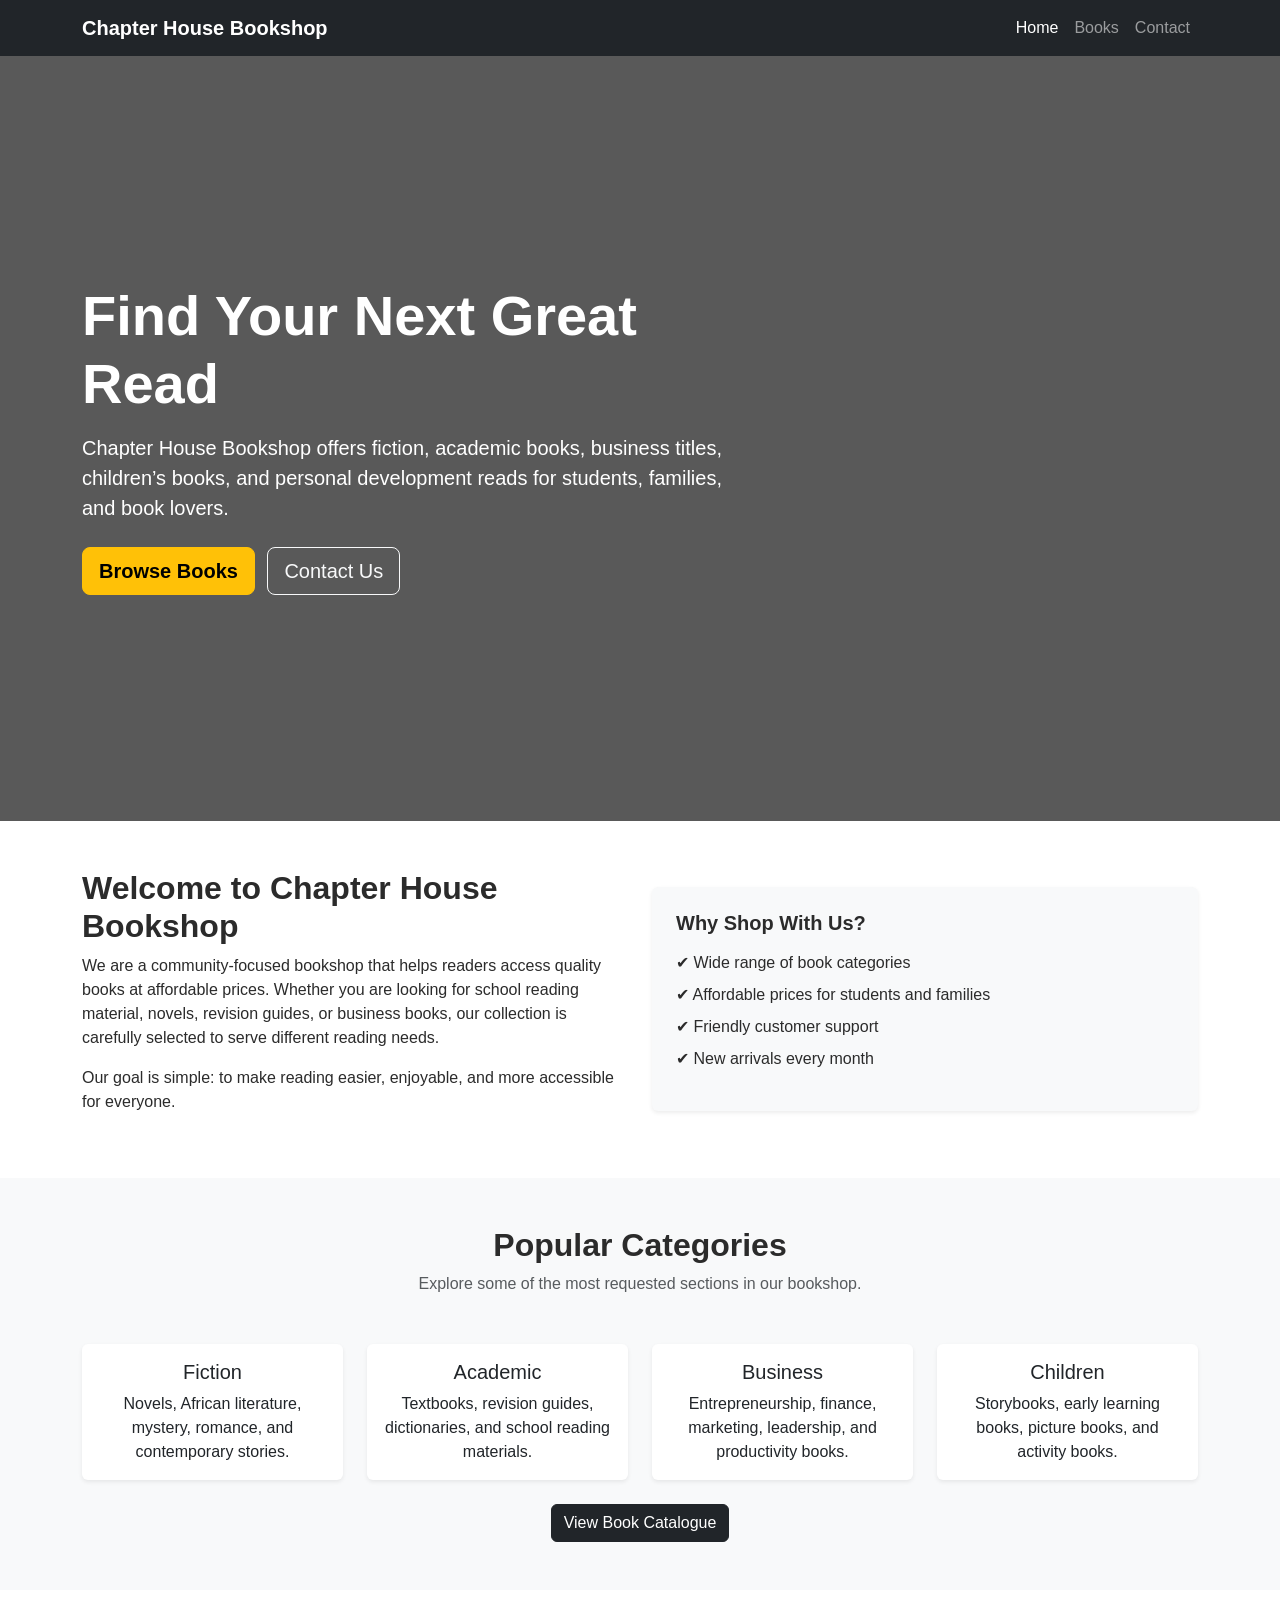
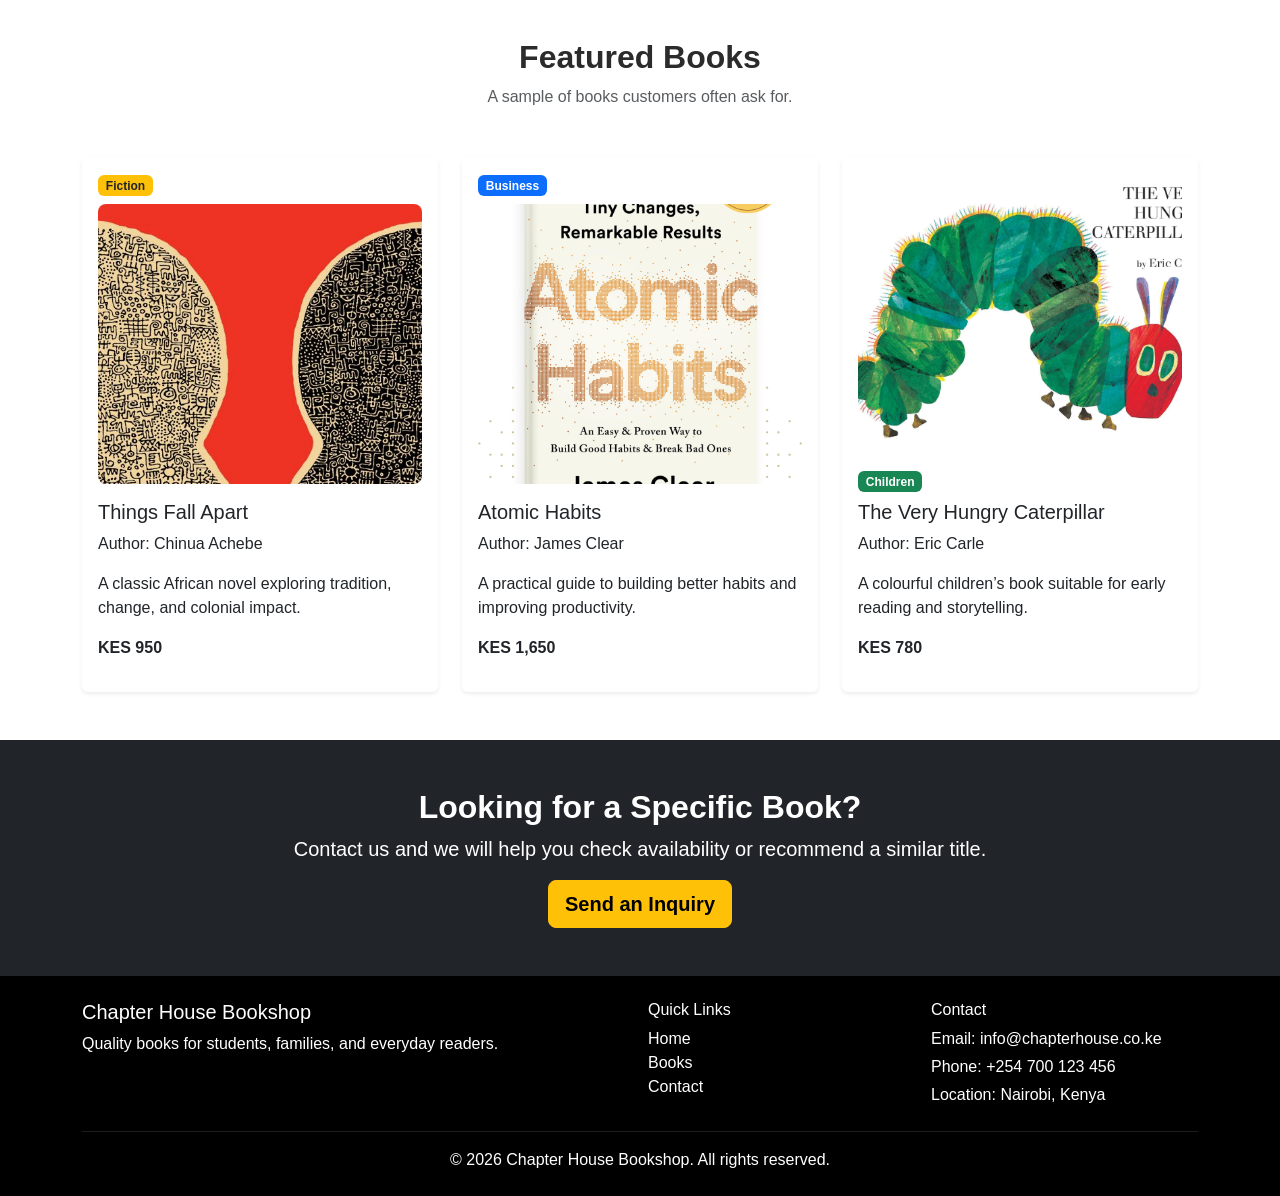
==== index.html @ b058eb1b "added featured books section with book details and images" ====
<!DOCTYPE html>
<html lang="en">
<head>
  <meta charset="UTF-8" />
  <meta name="viewport" content="width=device-width, initial-scale=1.0" />

  <title>Chapter House Bookshop | Home</title>

  <link
    href="https://cdn.jsdelivr.net/npm/bootstrap@5.3.3/dist/css/bootstrap.min.css"
    rel="stylesheet"
  />

  <link rel="stylesheet" href="css/styles.css" />
</head>

<body>
  <!-- Navigation Bar -->
  <nav class="navbar navbar-expand-lg navbar-dark bg-dark sticky-top">
    <div class="container">
      <a class="navbar-brand fw-bold" href="index.html">Chapter House Bookshop</a>

      <button
        class="navbar-toggler"
        type="button"
        data-bs-toggle="collapse"
        data-bs-target="#mainNavbar"
        aria-controls="mainNavbar"
        aria-expanded="false"
        aria-label="Toggle navigation"
      >
        <span class="navbar-toggler-icon"></span>
      </button>

      <div class="collapse navbar-collapse" id="mainNavbar">
        <ul class="navbar-nav ms-auto">
          <li class="nav-item">
            <a class="nav-link active" href="index.html">Home</a>
          </li>

          <li class="nav-item">
            <a class="nav-link" href="books.html">Books</a>
          </li>

          <li class="nav-item">
            <a class="nav-link" href="contact.html">Contact</a>
          </li>

          <!-- Add these later when you create more pages -->
          <!--
          <li class="nav-item">
            <a class="nav-link" href="about.html">About</a>
          </li>

          <li class="nav-item">
            <a class="nav-link" href="categories.html">Categories</a>
          </li>

          <li class="nav-item">
            <a class="nav-link" href="offers.html">Offers</a>
          </li>

          <li class="nav-item">
            <a class="nav-link" href="faq.html">FAQ</a>
          </li>
          -->
        </ul>
      </div>
    </div>
  </nav>

  <!-- Hero Section -->
  <header class="hero-section text-white d-flex align-items-center">
    <div class="container">
      <div class="row">
        <div class="col-lg-7">
          <h1 class="display-4 fw-bold">Find Your Next Great Read</h1>

          <p class="lead mt-3">
            Chapter House Bookshop offers fiction, academic books, business titles,
            children’s books, and personal development reads for students, families,
            and book lovers.
          </p>

          <div class="mt-4">
            <a href="books.html" class="btn btn-warning btn-lg me-2">
              Browse Books
            </a>

            <a href="contact.html" class="btn btn-outline-light btn-lg">
              Contact Us
            </a>
          </div>
        </div>
      </div>
    </div>
  </header>

  <!-- Welcome Section -->
  <section class="py-5">
    <div class="container">
      <div class="row align-items-center g-4">
        <div class="col-md-6">
          <h2 class="fw-bold">Welcome to Chapter House Bookshop</h2>

          <p>
            We are a community-focused bookshop that helps readers access quality
            books at affordable prices. Whether you are looking for school reading
            material, novels, revision guides, or business books, our collection is
            carefully selected to serve different reading needs.
          </p>

          <p>
            Our goal is simple: to make reading easier, enjoyable, and more accessible
            for everyone.
          </p>
        </div>

        <div class="col-md-6">
          <div class="p-4 bg-light rounded shadow-sm">
            <h3 class="h5 fw-bold">Why Shop With Us?</h3>

            <ul class="list-unstyled mt-3">
              <li class="mb-2">✔ Wide range of book categories</li>
              <li class="mb-2">✔ Affordable prices for students and families</li>
              <li class="mb-2">✔ Friendly customer support</li>
              <li class="mb-2">✔ New arrivals every month</li>
            </ul>
          </div>
        </div>
      </div>
    </div>
  </section>

  <!-- Featured Categories -->
  <section class="py-5 bg-light">
    <div class="container">
      <div class="text-center mb-5">
        <h2 class="fw-bold">Popular Categories</h2>
        <p class="text-muted">
          Explore some of the most requested sections in our bookshop.
        </p>
      </div>

      <div class="row g-4">
        <div class="col-md-3 col-sm-6">
          <div class="card h-100 text-center shadow-sm">
            <div class="card-body">
              <h3 class="h5 card-title">Fiction</h3>
              <p class="card-text">
                Novels, African literature, mystery, romance, and contemporary stories.
              </p>
            </div>
          </div>
        </div>

        <div class="col-md-3 col-sm-6">
          <div class="card h-100 text-center shadow-sm">
            <div class="card-body">
              <h3 class="h5 card-title">Academic</h3>
              <p class="card-text">
                Textbooks, revision guides, dictionaries, and school reading materials.
              </p>
            </div>
          </div>
        </div>

        <div class="col-md-3 col-sm-6">
          <div class="card h-100 text-center shadow-sm">
            <div class="card-body">
              <h3 class="h5 card-title">Business</h3>
              <p class="card-text">
                Entrepreneurship, finance, marketing, leadership, and productivity books.
              </p>
            </div>
          </div>
        </div>

        <div class="col-md-3 col-sm-6">
          <div class="card h-100 text-center shadow-sm">
            <div class="card-body">
              <h3 class="h5 card-title">Children</h3>
              <p class="card-text">
                Storybooks, early learning books, picture books, and activity books.
              </p>
            </div>
          </div>
        </div>
      </div>

      <div class="text-center mt-4">
        <a href="books.html" class="btn btn-dark">View Book Catalogue</a>
      </div>
    </div>
  </section>

  <!-- Featured Books -->
   <!-- Featured Books -->
  <section class="py-5">
    <div class="container">
      <div class="text-center mb-5">
        <h2 class="fw-bold">Featured Books</h2>
        <p class="text-muted">
          A sample of books customers often ask for.
        </p>
      </div>

      <div class="row g-4">
        <div class="col-md-4">
          <div class="card h-100 shadow-sm">
            <div class="card-body">
              <span class="badge bg-warning text-dark mb-2">Fiction</span>
              <img src="images/Things Fall Apart.png" alt="Things Fall Apart" class="book-img" />
              <h3 class="h5 card-title">Things Fall Apart</h3>
              <p class="card-text">
                Author: Chinua Achebe
              </p>
              <p class="card-text">
                A classic African novel exploring tradition, change, and colonial impact.
              </p>
              <p class="fw-bold">KES 950</p>
            </div>
          </div>
        </div>

        <div class="col-md-4">
          <div class="card h-100 shadow-sm">
            <div class="card-body">
              <span class="badge bg-primary mb-2">Business</span>
              <img src="images/Atomic Habits.png" alt="Atomic Habits" class="book-img" />
              <h3 class="h5 card-title">Atomic Habits</h3>
              <p class="card-text">
                Author: James Clear
              </p>
              <p class="card-text">
                A practical guide to building better habits and improving productivity.
              </p>
              <p class="fw-bold">KES 1,650</p>
            </div>
          </div>
        </div>

        <div class="col-md-4">
          <div class="card h-100 shadow-sm">
            <div class="card-body">
              <img src="images/The Very Hungry Caterpillar.png" alt="The Very Hungry Caterpillar" class="book-img" />
              <span class="badge bg-success mb-2">Children</span>
              <h3 class="h5 card-title">The Very Hungry Caterpillar</h3>
              <p class="card-text">
                Author: Eric Carle
              </p>
              <p class="card-text">
                A colourful children’s book suitable for early reading and storytelling.
              </p>
              <p class="fw-bold">KES 780</p>
            </div>
          </div>
        </div>
      </div>
    </div>
  </section>

  <!-- Call To Action -->
  <section class="py-5 bg-dark text-white text-center">
    <div class="container">
      <h2 class="fw-bold">Looking for a Specific Book?</h2>

      <p class="lead">
        Contact us and we will help you check availability or recommend a similar title.
      </p>

      <a href="contact.html" class="btn btn-warning btn-lg">
        Send an Inquiry
      </a>
    </div>
  </section>

  <!-- Footer -->
  <footer class="bg-black text-white py-4">
    <div class="container">
      <div class="row g-3">
        <div class="col-md-6">
          <h3 class="h5">Chapter House Bookshop</h3>
          <p class="mb-0">
            Quality books for students, families, and everyday readers.
          </p>
        </div>

        <div class="col-md-3">
          <h4 class="h6">Quick Links</h4>
          <ul class="list-unstyled">
            <li><a href="index.html" class="text-white text-decoration-none">Home</a></li>
            <li><a href="books.html" class="text-white text-decoration-none">Books</a></li>
            <li><a href="contact.html" class="text-white text-decoration-none">Contact</a></li>
          </ul>
        </div>

        <div class="col-md-3">
          <h4 class="h6">Contact</h4>
          <p class="mb-1">Email: info@chapterhouse.co.ke</p>
          <p class="mb-1">Phone: +254 700 123 456</p>
          <p class="mb-0">Location: Nairobi, Kenya</p>
        </div>
      </div>

      <hr class="border-secondary" />

      <p class="text-center mb-0">
        &copy; 2026 Chapter House Bookshop. All rights reserved.
      </p>
    </div>
  </footer>

  <!-- Bootstrap JS -->
  <script
    src="https://cdn.jsdelivr.net/npm/bootstrap@5.3.3/dist/js/bootstrap.bundle.min.js">
  </script>

  <!-- Custom JS -->
  <script src="js/script.js"></script>
</body>
</html>
---- css/styles.css ----
/* General Styling */
body {
  font-family: Arial, Helvetica, sans-serif;
  color: #2b2b2b;
}

/* Hero Section */
.hero-section {
  min-height: 85vh;
  background:
    linear-gradient(rgba(0, 0, 0, 0.65), rgba(0, 0, 0, 0.65)),
    url("../assets/images/hero-books.jpg");
  background-size: cover;
  background-position: center;
}

/* Cards */
.card {
  border: none;
  transition: transform 0.2s ease, box-shadow 0.2s ease;
}

.card:hover {
  transform: translateY(-5px);
}

/* Buttons */
.btn-warning {
  font-weight: 600;
}

/* Footer */
footer a:hover {
  color: #ffc107 !important;
}
.book-img {
  width: 100%;
  height: 280px;
  display: block;
  object-fit: cover;
  border-radius: 8px;
  margin-bottom: 16px;
}
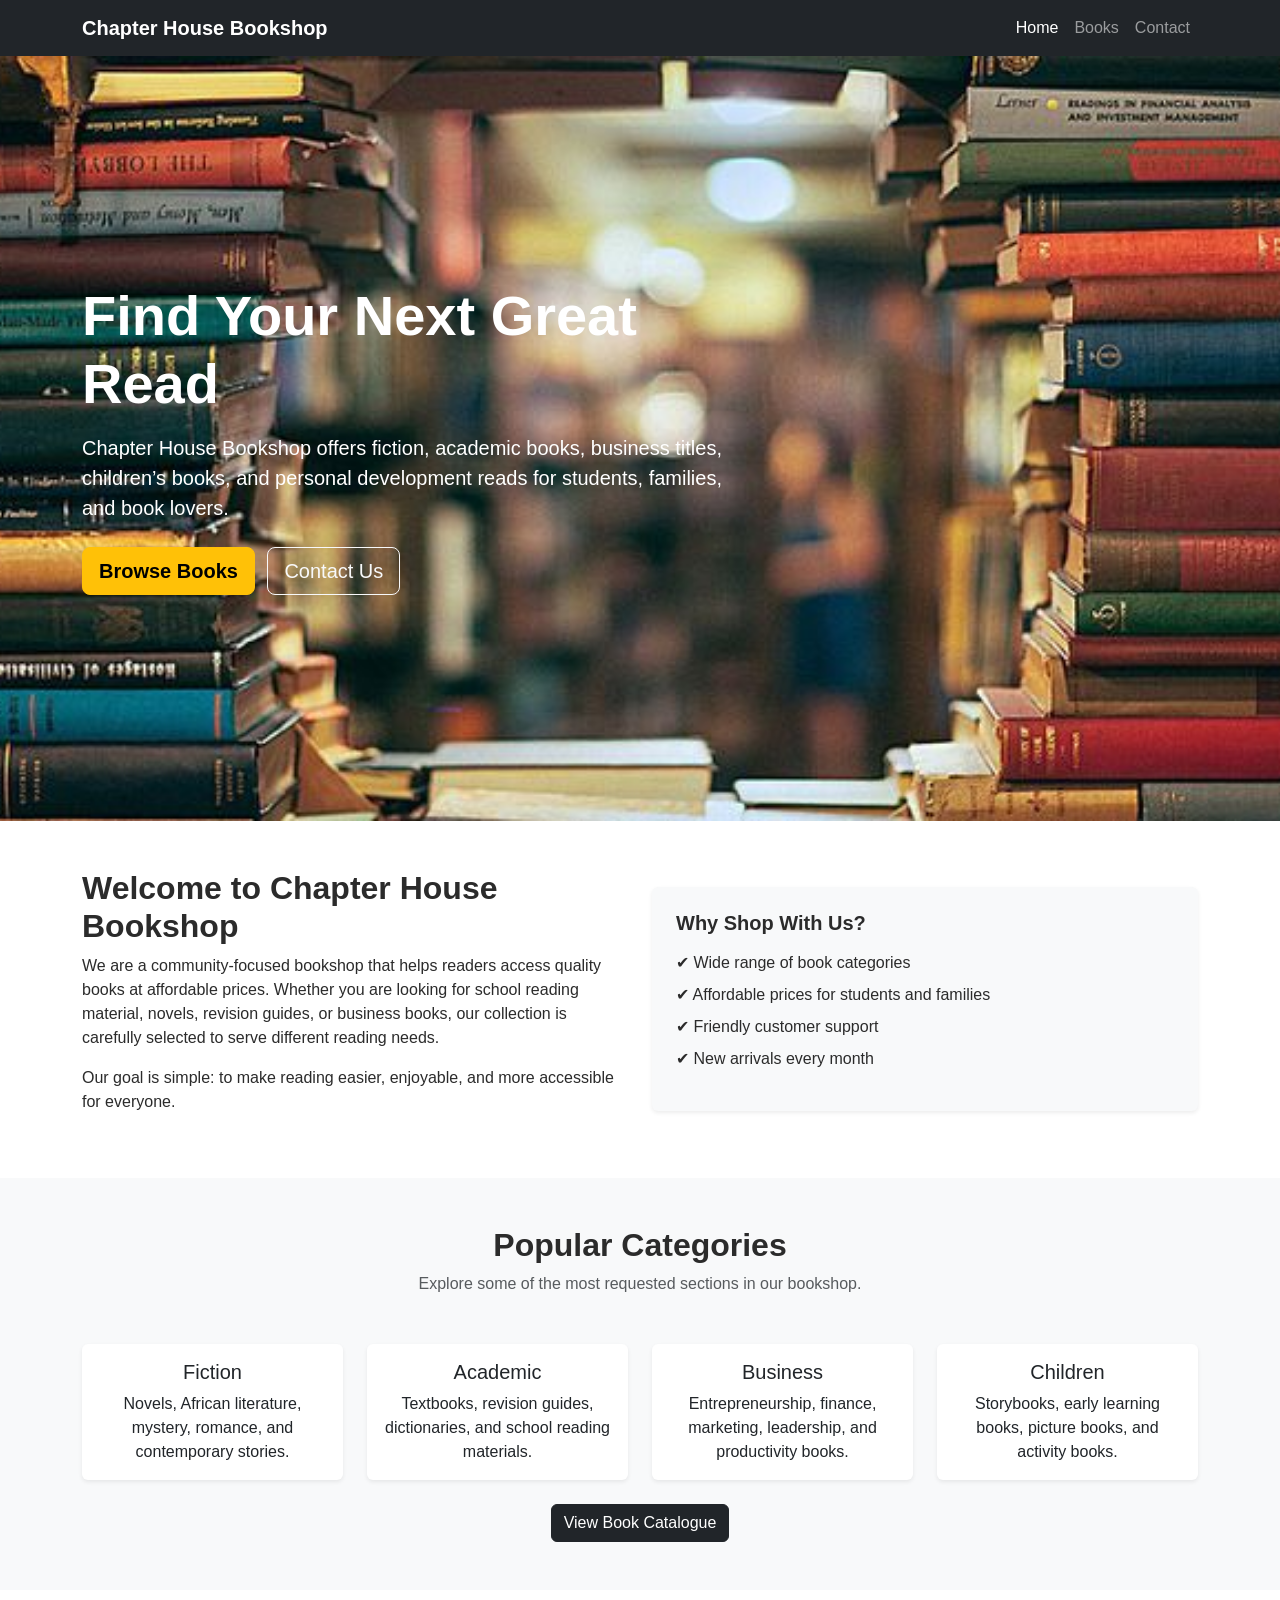
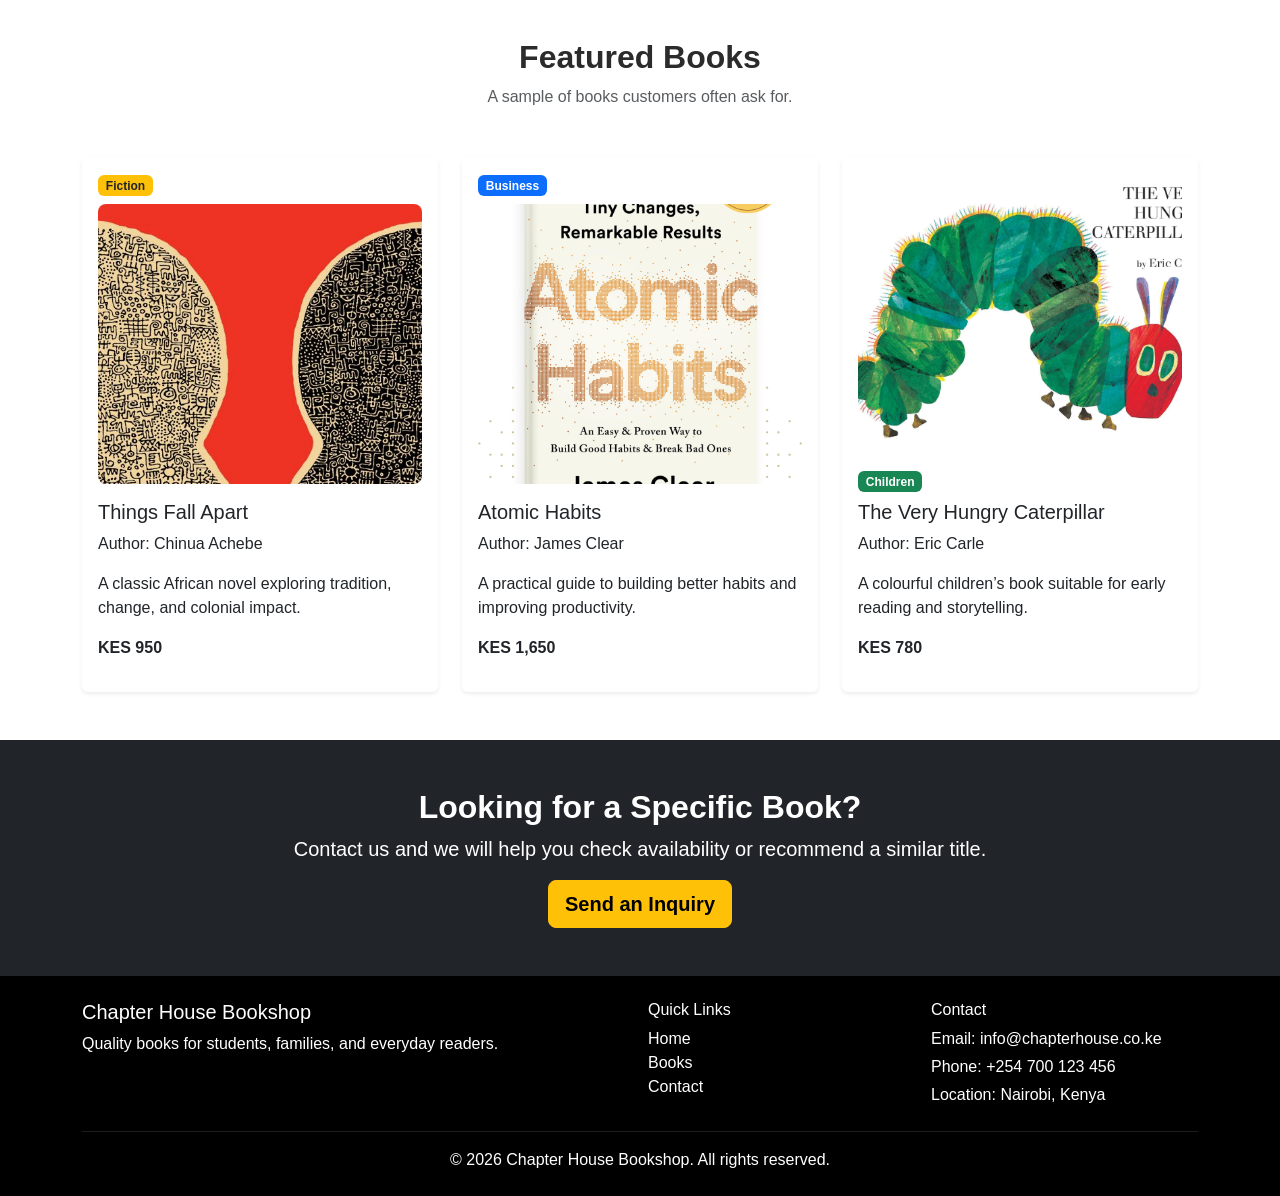
==== commit 5738ee57: "added a background image in the hero section" ====
--- a/index.html
+++ b/index.html
@@ -70,7 +70,7 @@
   </nav>
 
   <!-- Hero Section -->
-  <header class="hero-section text-white d-flex align-items-center">
+  <header class="hero-section text-white d-flex align-items-center" style="background-image: url('images/books_homepage.png'); background-size: cover; background-position: center;">
     <div class="container">
       <div class="row">
         <div class="col-lg-7">
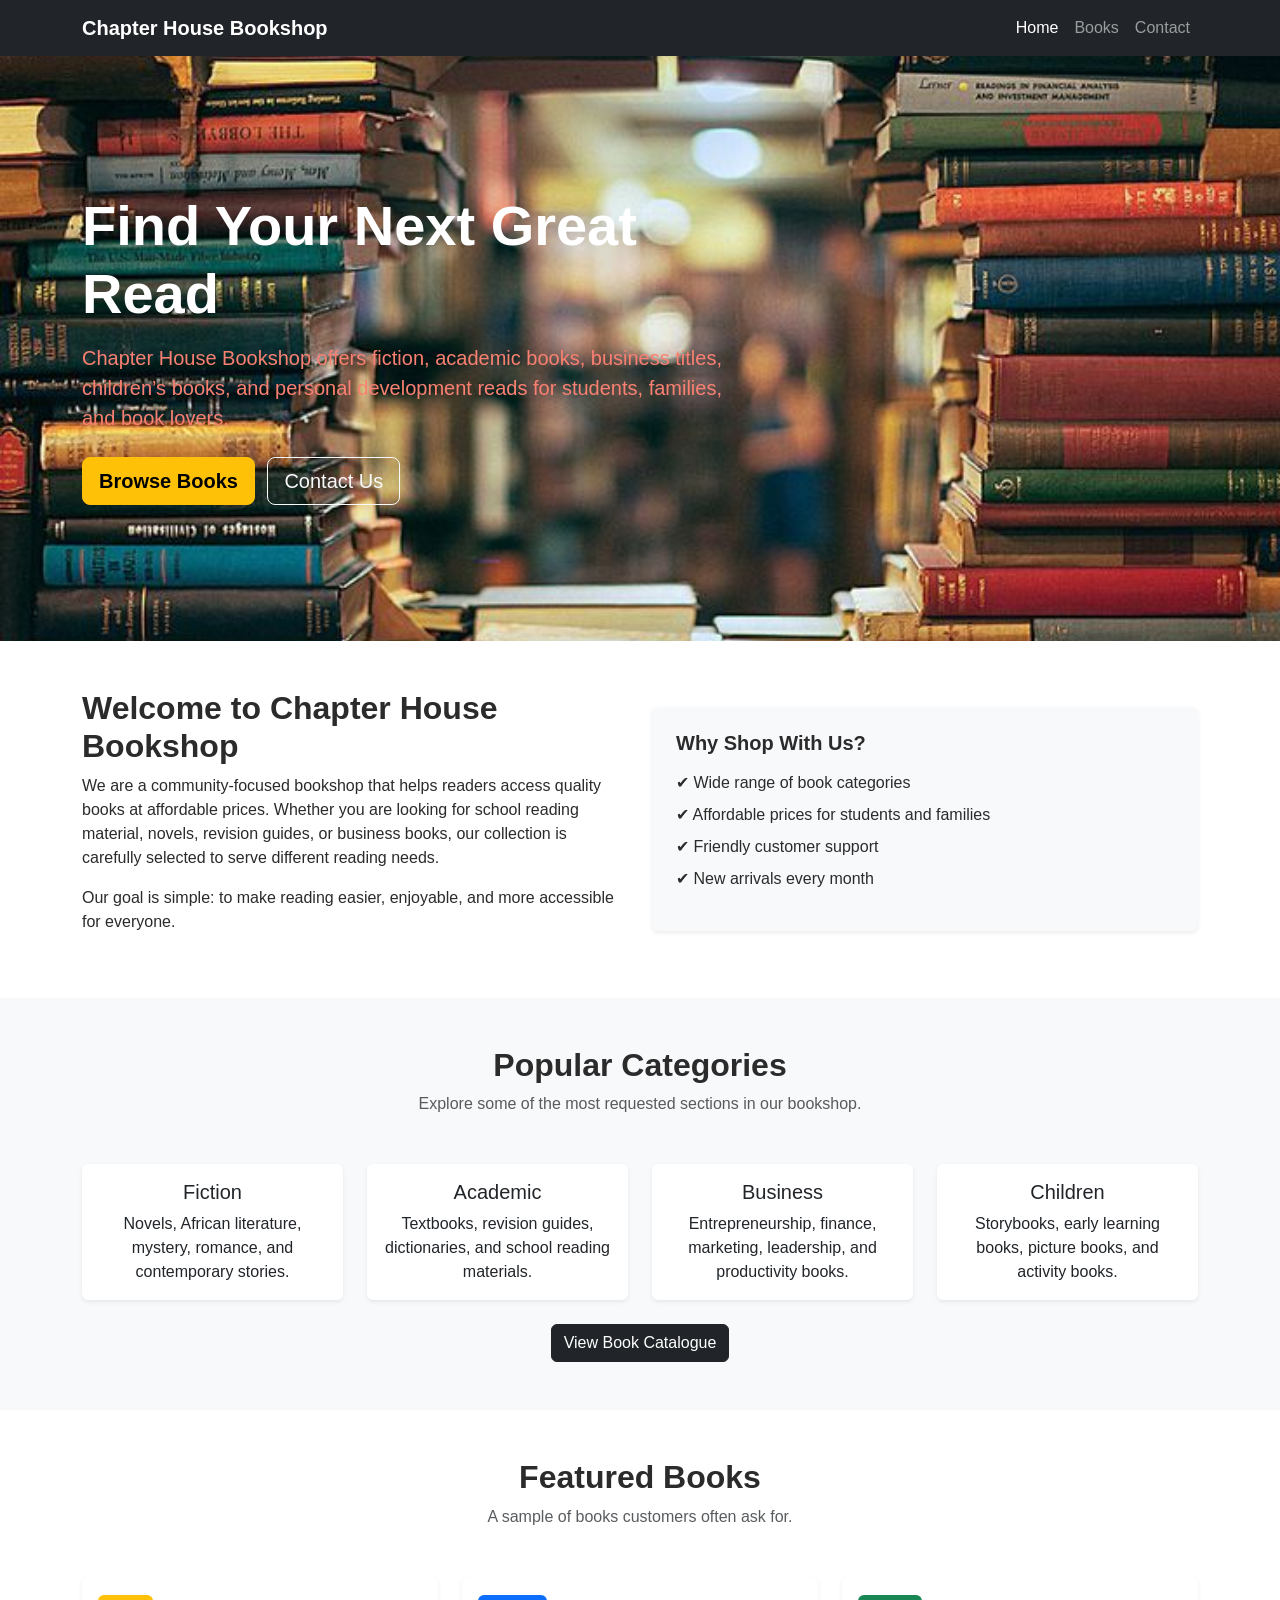
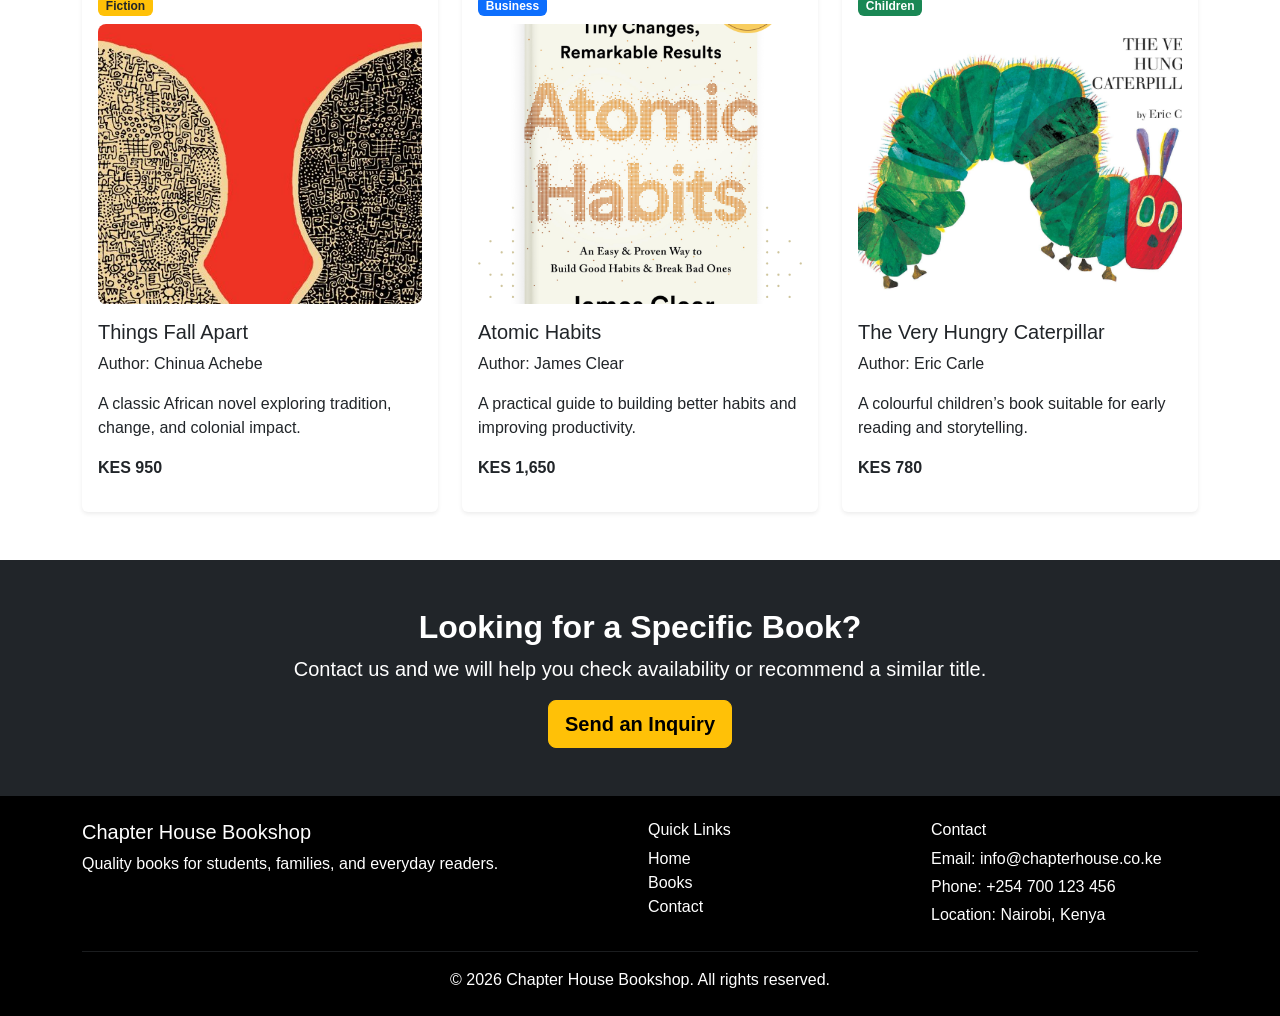
==== commit 15a01e0a: "added contact page with form validation and styling" ====
--- a/index.html
+++ b/index.html
@@ -76,7 +76,7 @@
         <div class="col-lg-7">
           <h1 class="display-4 fw-bold">Find Your Next Great Read</h1>
 
-          <p class="lead mt-3">
+          <p class="lead mt-3" style="color:salmon">
             Chapter House Bookshop offers fiction, academic books, business titles,
             children’s books, and personal development reads for students, families,
             and book lovers.
@@ -243,8 +243,8 @@
         <div class="col-md-4">
           <div class="card h-100 shadow-sm">
             <div class="card-body">
+              <span class="badge bg-success mb-2">Children</span>
               <img src="images/The Very Hungry Caterpillar.png" alt="The Very Hungry Caterpillar" class="book-img" />
-              <span class="badge bg-success mb-2">Children</span>
               <h3 class="h5 card-title">The Very Hungry Caterpillar</h3>
               <p class="card-text">
                 Author: Eric Carle
--- a/css/styles.css
+++ b/css/styles.css
@@ -6,10 +6,7 @@
 
 /* Hero Section */
 .hero-section {
-  min-height: 85vh;
-  background:
-    linear-gradient(rgba(0, 0, 0, 0.65), rgba(0, 0, 0, 0.65)),
-    url("../assets/images/hero-books.jpg");
+  min-height: 65vh;
   background-size: cover;
   background-position: center;
 }
@@ -40,4 +37,19 @@
   object-fit: cover;
   border-radius: 8px;
   margin-bottom: 16px;
+}
+
+/* Page Header */
+.page-header {
+  min-height: 40vh;
+  background-size: cover;
+  background-position: center;
+}
+
+/* Contact Map Box */
+.map-box {
+  min-height: 220px;
+  background-color: #f1f1f1;
+  border: 2px dashed #c9c9c9;
+  border-radius: 8px;
 }
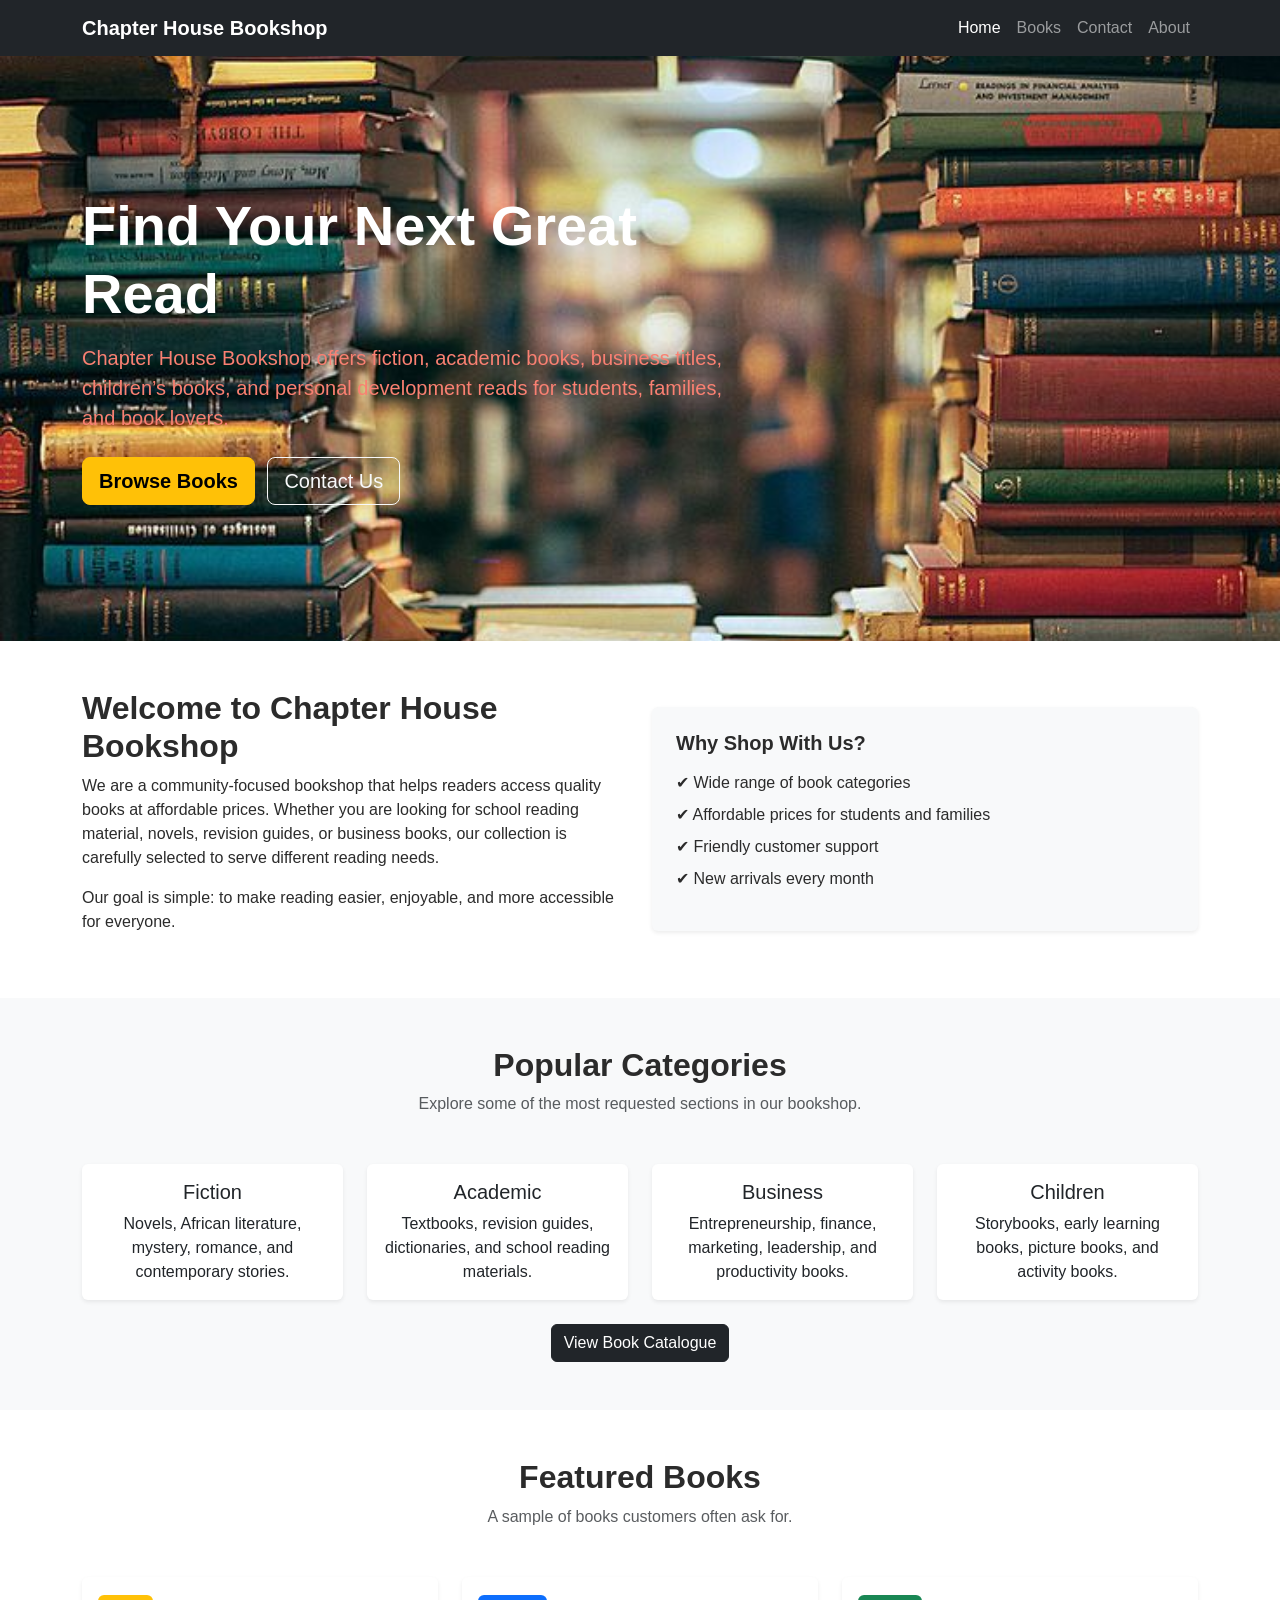
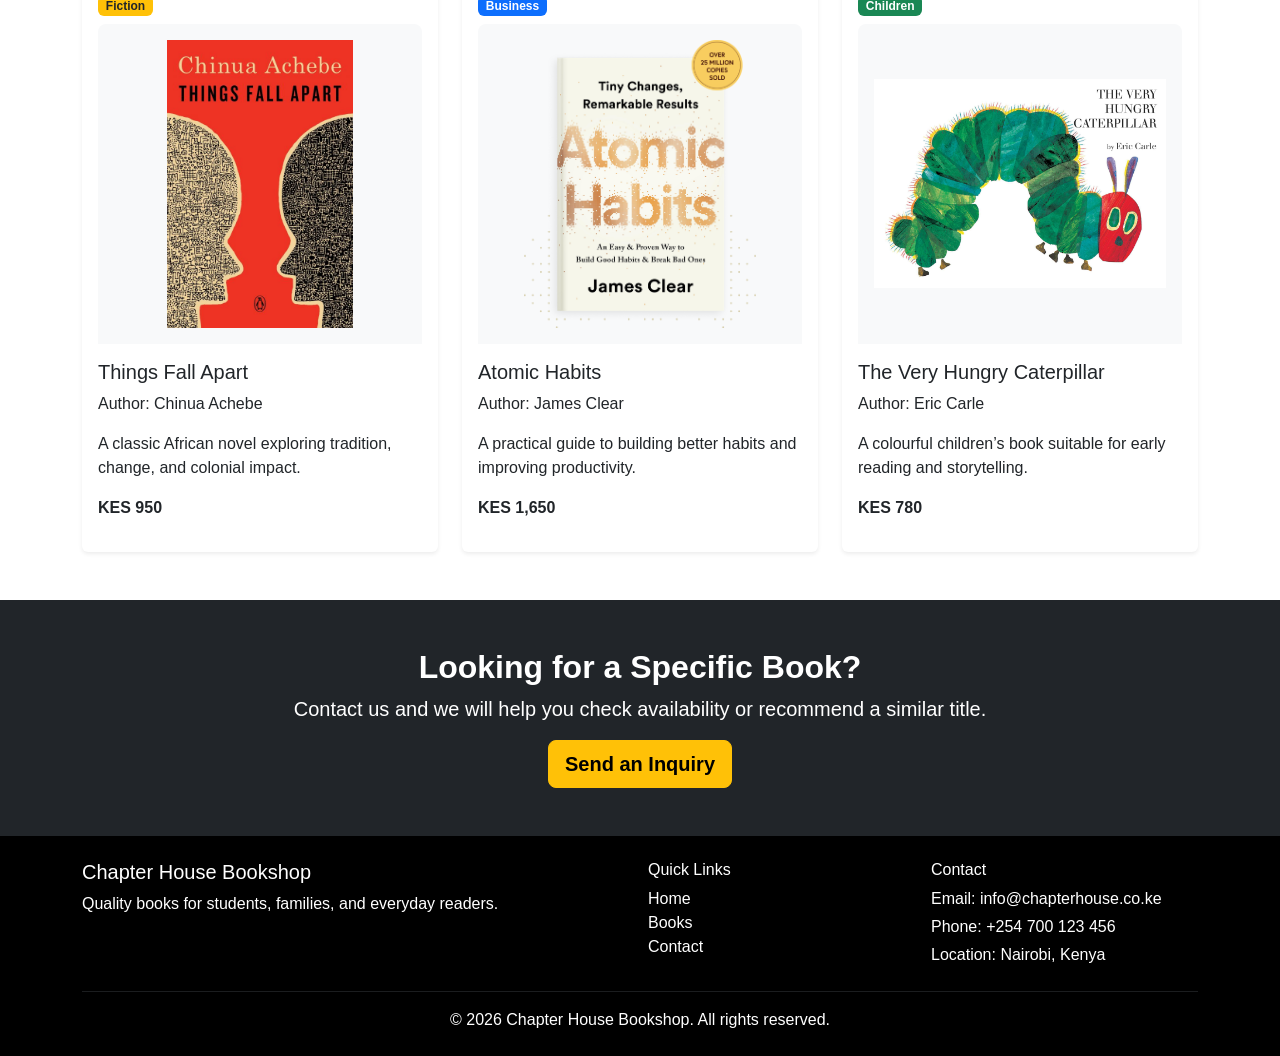
==== commit 1809fc69: "added about page with navigation link and styling; updated navigation in books and contact pages" ====
--- a/index.html
+++ b/index.html
@@ -47,11 +47,11 @@
           </li>
 
           <!-- Add these later when you create more pages -->
+          
+          <li class="nav-item">
+            <a class="nav-link" href="about.html">About</a>
+          </li>
           <!--
-          <li class="nav-item">
-            <a class="nav-link" href="about.html">About</a>
-          </li>
-
           <li class="nav-item">
             <a class="nav-link" href="categories.html">Categories</a>
           </li>
--- a/css/styles.css
+++ b/css/styles.css
@@ -52,4 +52,34 @@
   background-color: #f1f1f1;
   border: 2px dashed #c9c9c9;
   border-radius: 8px;
+}
+
+/* Books Page Header */
+.books-header {
+  min-height: 40vh;
+  background:
+    linear-gradient(rgba(0, 0, 0, 0.65), rgba(0, 0, 0, 0.65)),
+    url("../images/books-header.jpg");
+  background-size: cover;
+  background-position: center;
+}
+
+/* Book Images */
+.book-img {
+  width: 100%;
+  height: 320px;
+  object-fit: contain;
+  background-color: #f8f9fa;
+  padding: 16px;
+  border-radius: 8px 8px 0 0;
+}
+
+/* About Page Header */
+.about-header {
+  min-height: 40vh;
+  background:
+    linear-gradient(rgba(0, 0, 0, 0.65), rgba(0, 0, 0, 0.65)),
+    url("../images/about-books.jpg");
+  background-size: cover;
+  background-position: center;
 }
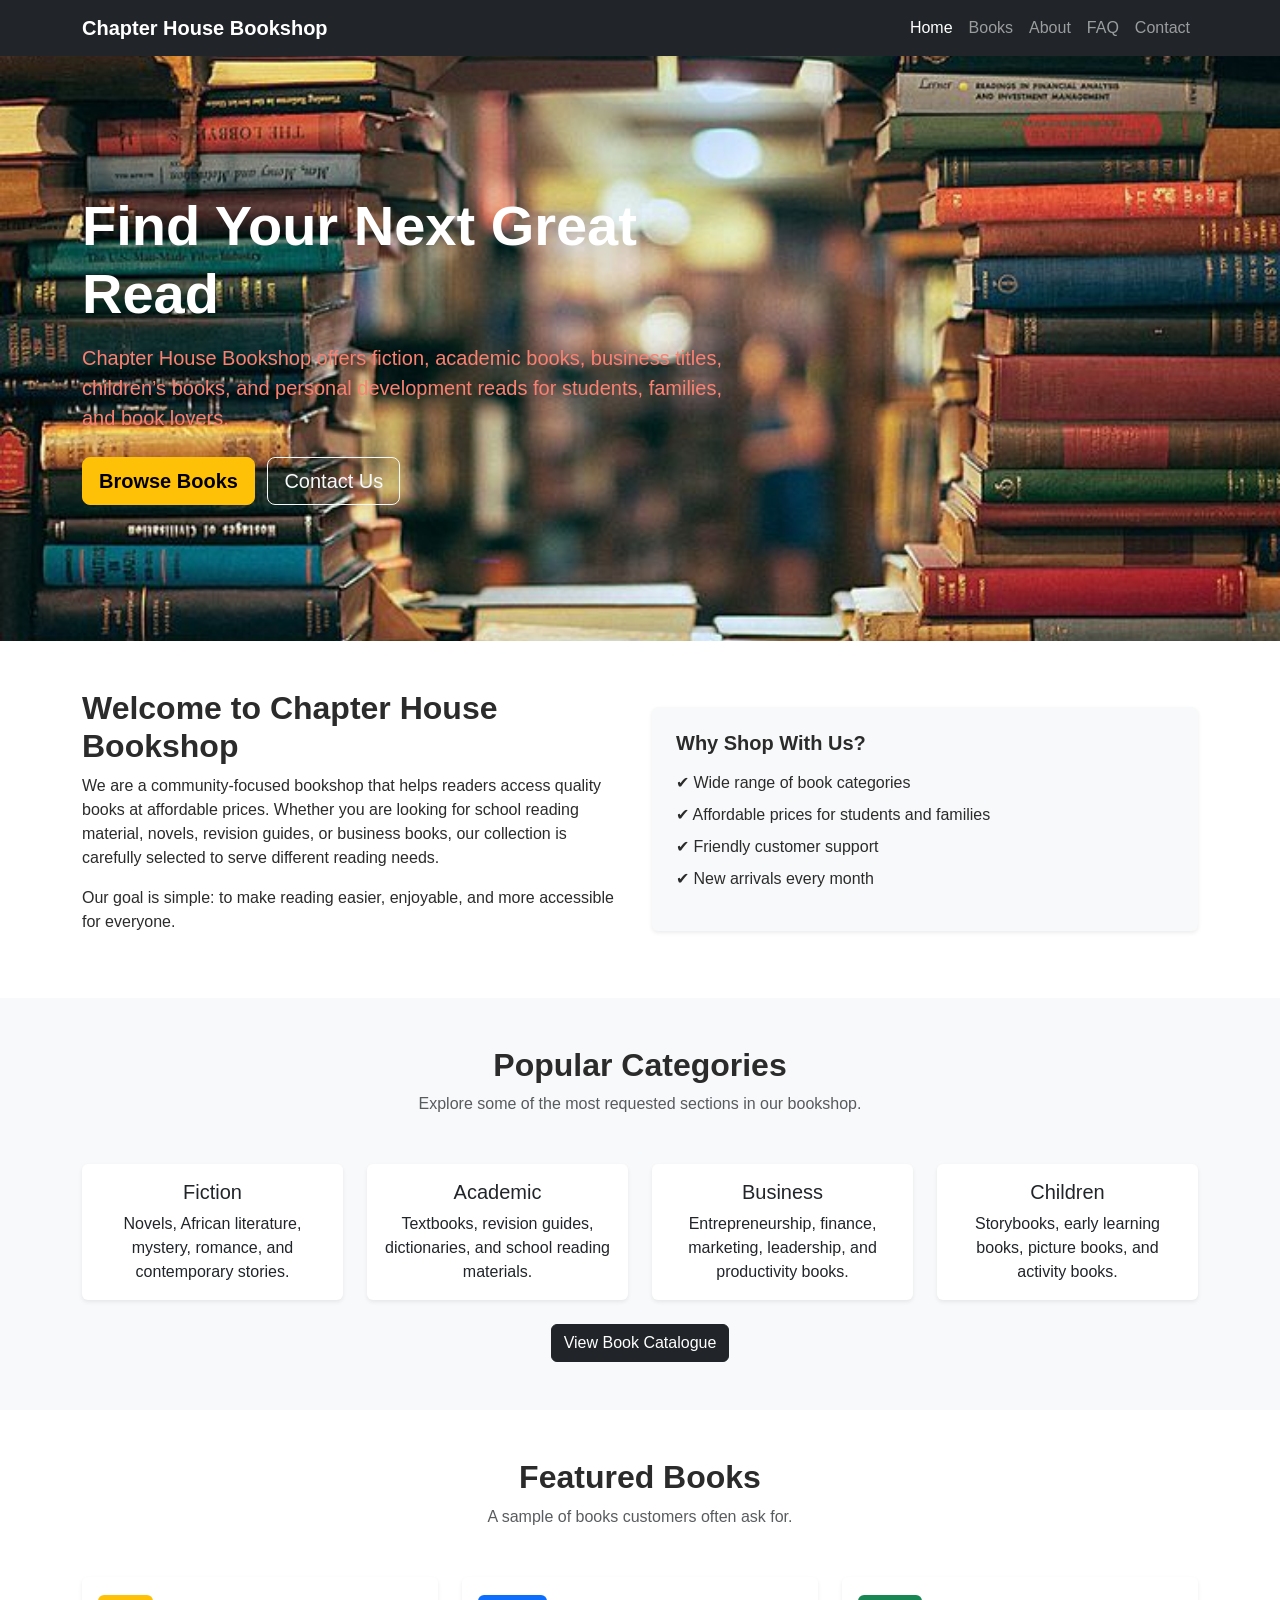
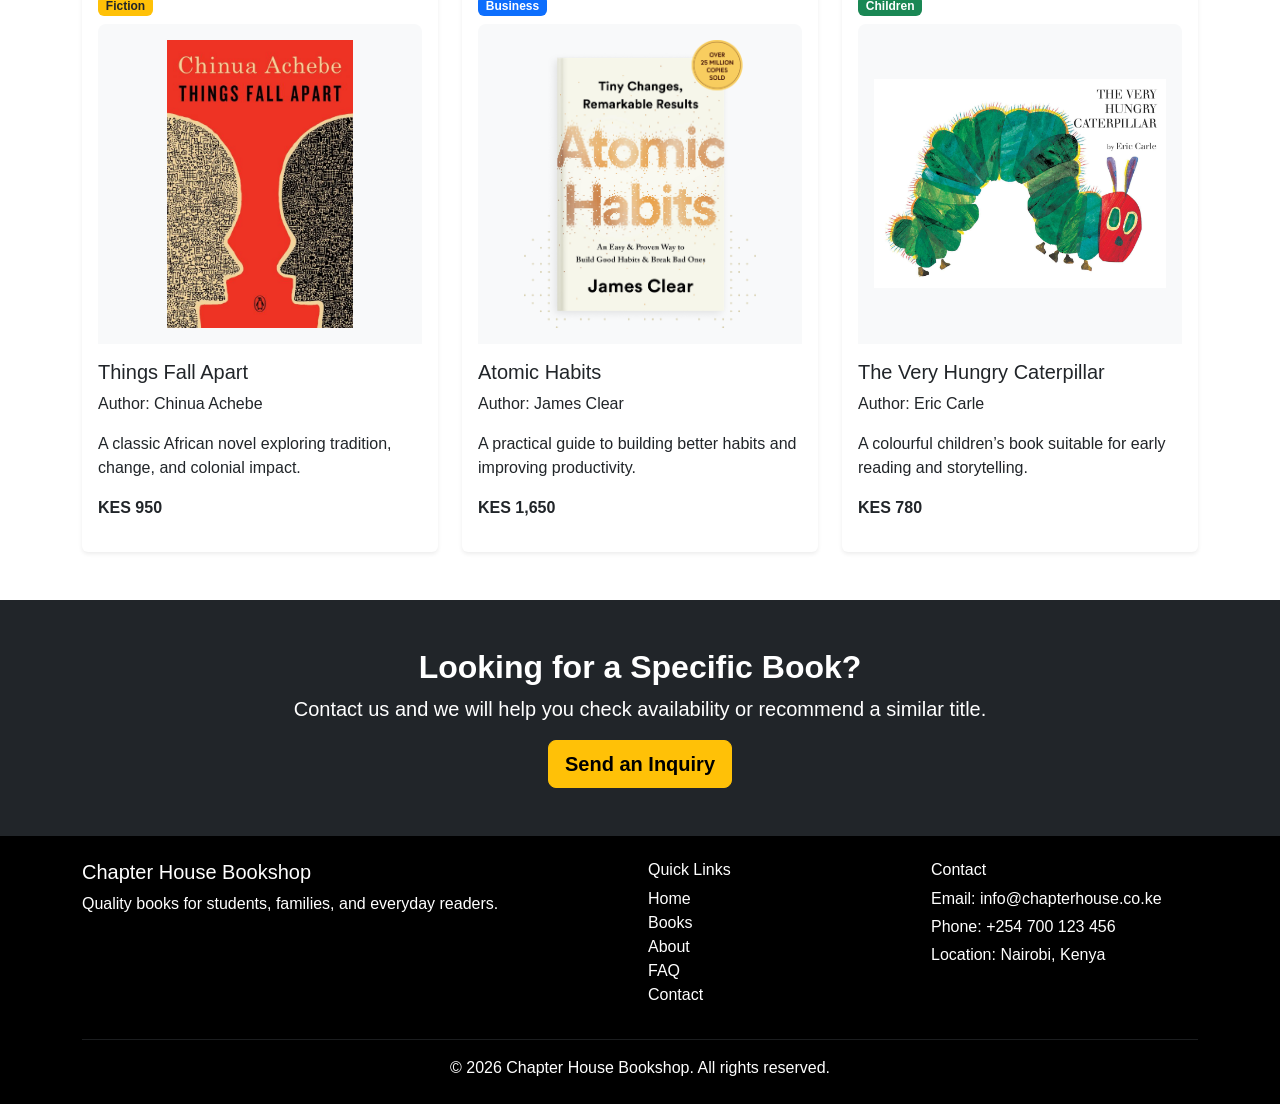
==== commit d4964de3: "Update navbar and footer in index.html to include new navigation links" ====
--- a/index.html
+++ b/index.html
@@ -37,33 +37,18 @@
           <li class="nav-item">
             <a class="nav-link active" href="index.html">Home</a>
           </li>
-
           <li class="nav-item">
             <a class="nav-link" href="books.html">Books</a>
           </li>
-
+          <li class="nav-item">
+            <a class="nav-link" href="about.html">About</a>
+          </li>
+          <li class="nav-item">
+            <a class="nav-link" href="faq.html">FAQ</a>
+          </li>
           <li class="nav-item">
             <a class="nav-link" href="contact.html">Contact</a>
           </li>
-
-          <!-- Add these later when you create more pages -->
-          
-          <li class="nav-item">
-            <a class="nav-link" href="about.html">About</a>
-          </li>
-          <!--
-          <li class="nav-item">
-            <a class="nav-link" href="categories.html">Categories</a>
-          </li>
-
-          <li class="nav-item">
-            <a class="nav-link" href="offers.html">Offers</a>
-          </li>
-
-          <li class="nav-item">
-            <a class="nav-link" href="faq.html">FAQ</a>
-          </li>
-          -->
         </ul>
       </div>
     </div>
@@ -291,6 +276,8 @@
           <ul class="list-unstyled">
             <li><a href="index.html" class="text-white text-decoration-none">Home</a></li>
             <li><a href="books.html" class="text-white text-decoration-none">Books</a></li>
+            <li><a href="about.html" class="text-white text-decoration-none">About</a></li>
+            <li><a href="faq.html" class="text-white text-decoration-none">FAQ</a></li>
             <li><a href="contact.html" class="text-white text-decoration-none">Contact</a></li>
           </ul>
         </div>
--- a/css/styles.css
+++ b/css/styles.css
@@ -1,85 +1,121 @@
-/* General Styling */
-body {
-  font-family: Arial, Helvetica, sans-serif;
-  color: #2b2b2b;
-}
-
-/* Hero Section */
-.hero-section {
-  min-height: 65vh;
-  background-size: cover;
-  background-position: center;
-}
-
-/* Cards */
-.card {
-  border: none;
-  transition: transform 0.2s ease, box-shadow 0.2s ease;
-}
-
-.card:hover {
-  transform: translateY(-5px);
-}
-
-/* Buttons */
-.btn-warning {
-  font-weight: 600;
-}
-
-/* Footer */
-footer a:hover {
-  color: #ffc107 !important;
-}
-.book-img {
-  width: 100%;
-  height: 280px;
-  display: block;
-  object-fit: cover;
-  border-radius: 8px;
-  margin-bottom: 16px;
-}
-
-/* Page Header */
-.page-header {
-  min-height: 40vh;
-  background-size: cover;
-  background-position: center;
-}
-
-/* Contact Map Box */
-.map-box {
-  min-height: 220px;
-  background-color: #f1f1f1;
-  border: 2px dashed #c9c9c9;
-  border-radius: 8px;
-}
-
-/* Books Page Header */
-.books-header {
-  min-height: 40vh;
-  background:
-    linear-gradient(rgba(0, 0, 0, 0.65), rgba(0, 0, 0, 0.65)),
-    url("../images/books-header.jpg");
-  background-size: cover;
-  background-position: center;
-}
-
-/* Book Images */
-.book-img {
-  width: 100%;
-  height: 320px;
-  object-fit: contain;
-  background-color: #f8f9fa;
-  padding: 16px;
-  border-radius: 8px 8px 0 0;
-}
-
-/* About Page Header */
-.about-header {
-  min-height: 40vh;
-  background:
-    linear-gradient(rgba(0, 0, 0, 0.65), rgba(0, 0, 0, 0.65)),
-    url("../images/about-books.jpg");
-  background-size: cover;
-  background-position: center;
-}+/* General Styling */
+body {
+  font-family: Arial, Helvetica, sans-serif;
+  color: #2b2b2b;
+}
+
+/* Hero Section */
+.hero-section {
+  min-height: 65vh;
+  background-size: cover;
+  background-position: center;
+}
+
+/* Cards */
+.card {
+  border: none;
+  transition: transform 0.2s ease, box-shadow 0.2s ease;
+}
+
+.card:hover {
+  transform: translateY(-5px);
+}
+
+/* Buttons */
+.btn-warning {
+  font-weight: 600;
+}
+
+/* Footer */
+footer a:hover {
+  color: #ffc107 !important;
+}
+.book-img {
+  width: 100%;
+  height: 280px;
+  display: block;
+  object-fit: cover;
+  border-radius: 8px;
+  margin-bottom: 16px;
+}
+
+/* Page Header */
+.page-header {
+  min-height: 40vh;
+  background-size: cover;
+  background-position: center;
+}
+
+/* Contact Map Box */
+.map-box {
+  min-height: 220px;
+  background-color: #f1f1f1;
+  border: 2px dashed #c9c9c9;
+  border-radius: 8px;
+}
+
+/* Books Page Header */
+.books-header {
+  min-height: 40vh;
+  background:
+    linear-gradient(rgba(0, 0, 0, 0.65), rgba(0, 0, 0, 0.65)),
+    url("../images/books-header.png");
+  background-size: cover;
+  background-position: center;
+}
+
+/* Book Images */
+.book-img {
+  width: 100%;
+  height: 320px;
+  object-fit: contain;
+  background-color: #f8f9fa;
+  padding: 16px;
+  border-radius: 8px 8px 0 0;
+}
+
+/* About Page Header */
+.about-header {
+  min-height: 40vh;
+  background:
+    linear-gradient(rgba(0, 0, 0, 0.65), rgba(0, 0, 0, 0.65)),
+    url("../images/about-books.png");
+  background-size: cover;
+  background-position: center;
+}
+
+/* Contact Page Header */
+.contact-header {
+  min-height: 40vh;
+  background:
+    linear-gradient(rgba(0, 0, 0, 0.65), rgba(0, 0, 0, 0.65)),
+    url("../images/contact-header.png");
+  background-size: cover;
+  background-position: center;
+}
+
+/* FAQ Page Header */
+.faq-header {
+  min-height: 40vh;
+  background:
+    linear-gradient(rgba(0, 0, 0, 0.65), rgba(0, 0, 0, 0.65)),
+    url("../images/faq-header.png");
+  background-size: cover;
+  background-position: center;
+}
+
+/* FAQ Custom Styling */
+.accordion-button:not(.collapsed) {
+  background-color: #e9ecef;
+  color: #212529;
+}
+
+.accordion-button:focus {
+  border-color: #ffc107;
+  box-shadow: 0 0 0 0.25rem rgba(255, 193, 7, 0.25);
+}
+
+.faq-search-box {
+  max-width: 600px;
+  margin: 0 auto;
+}
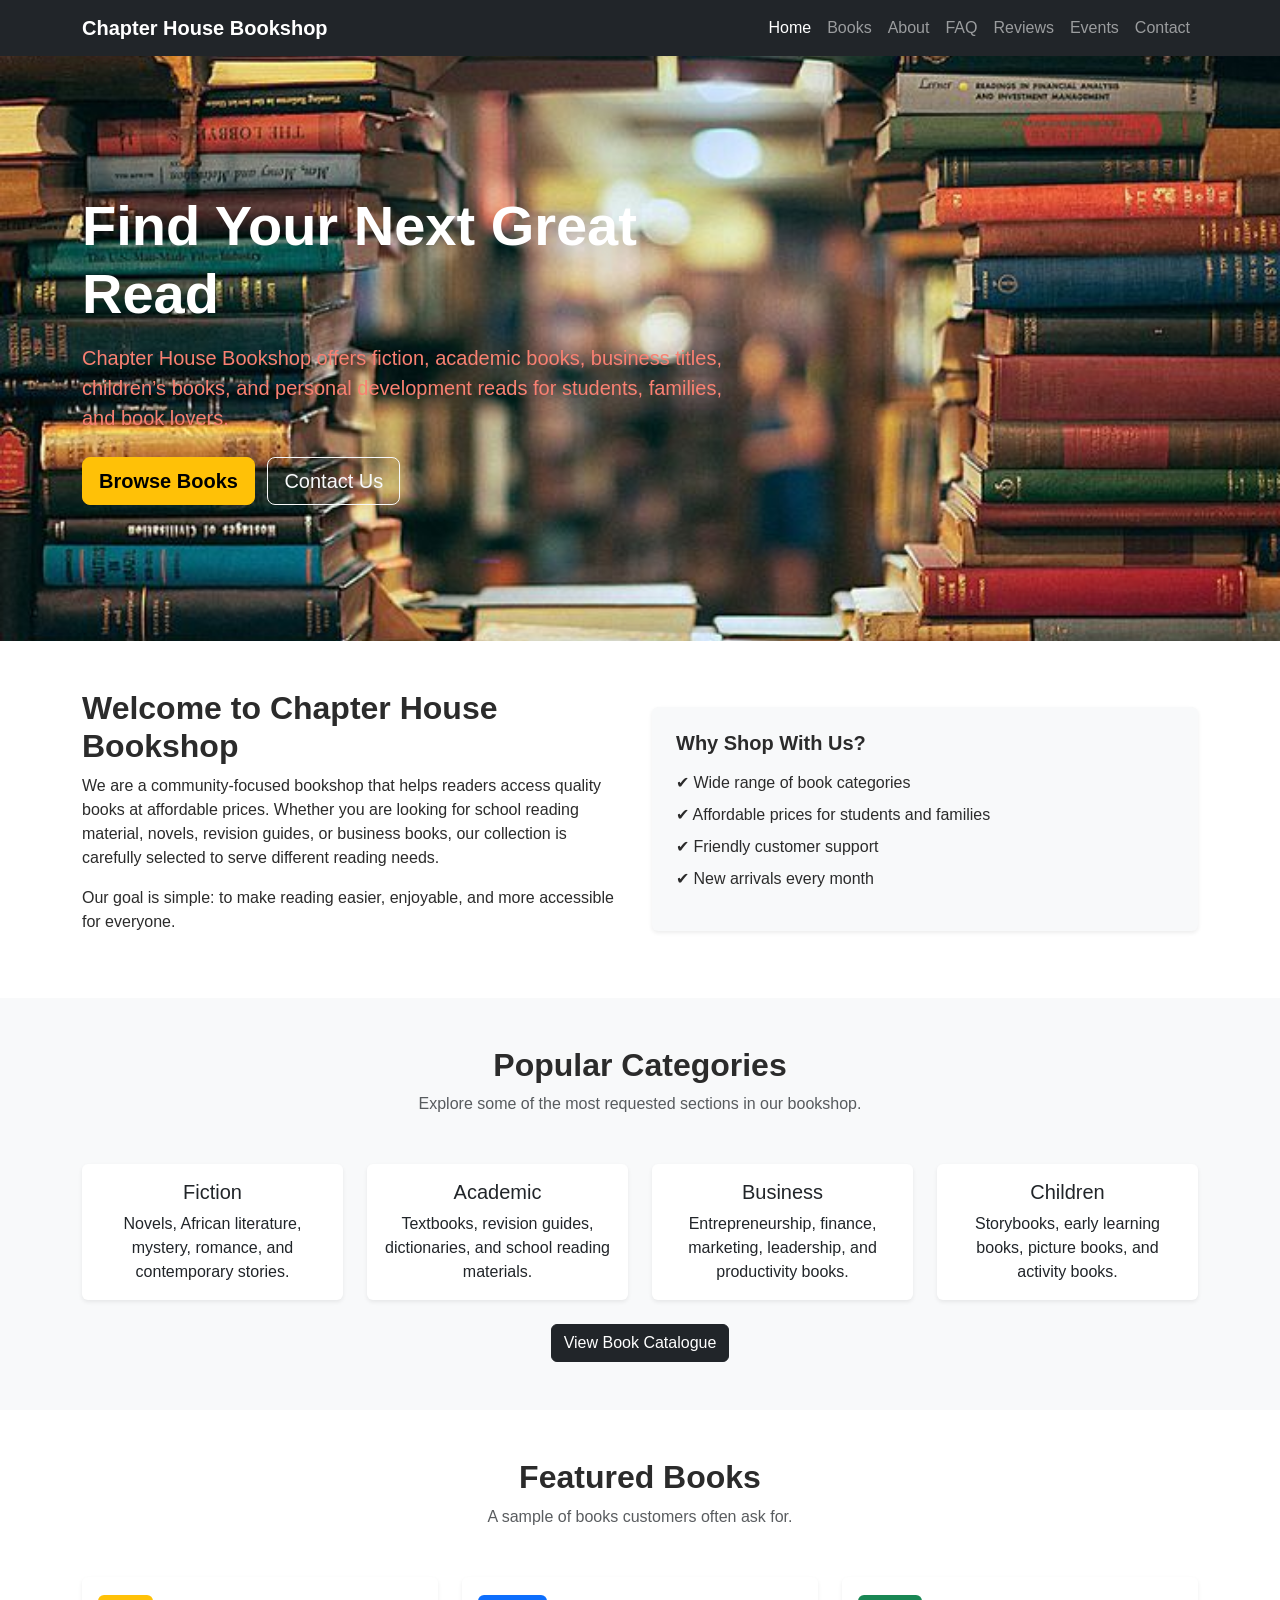
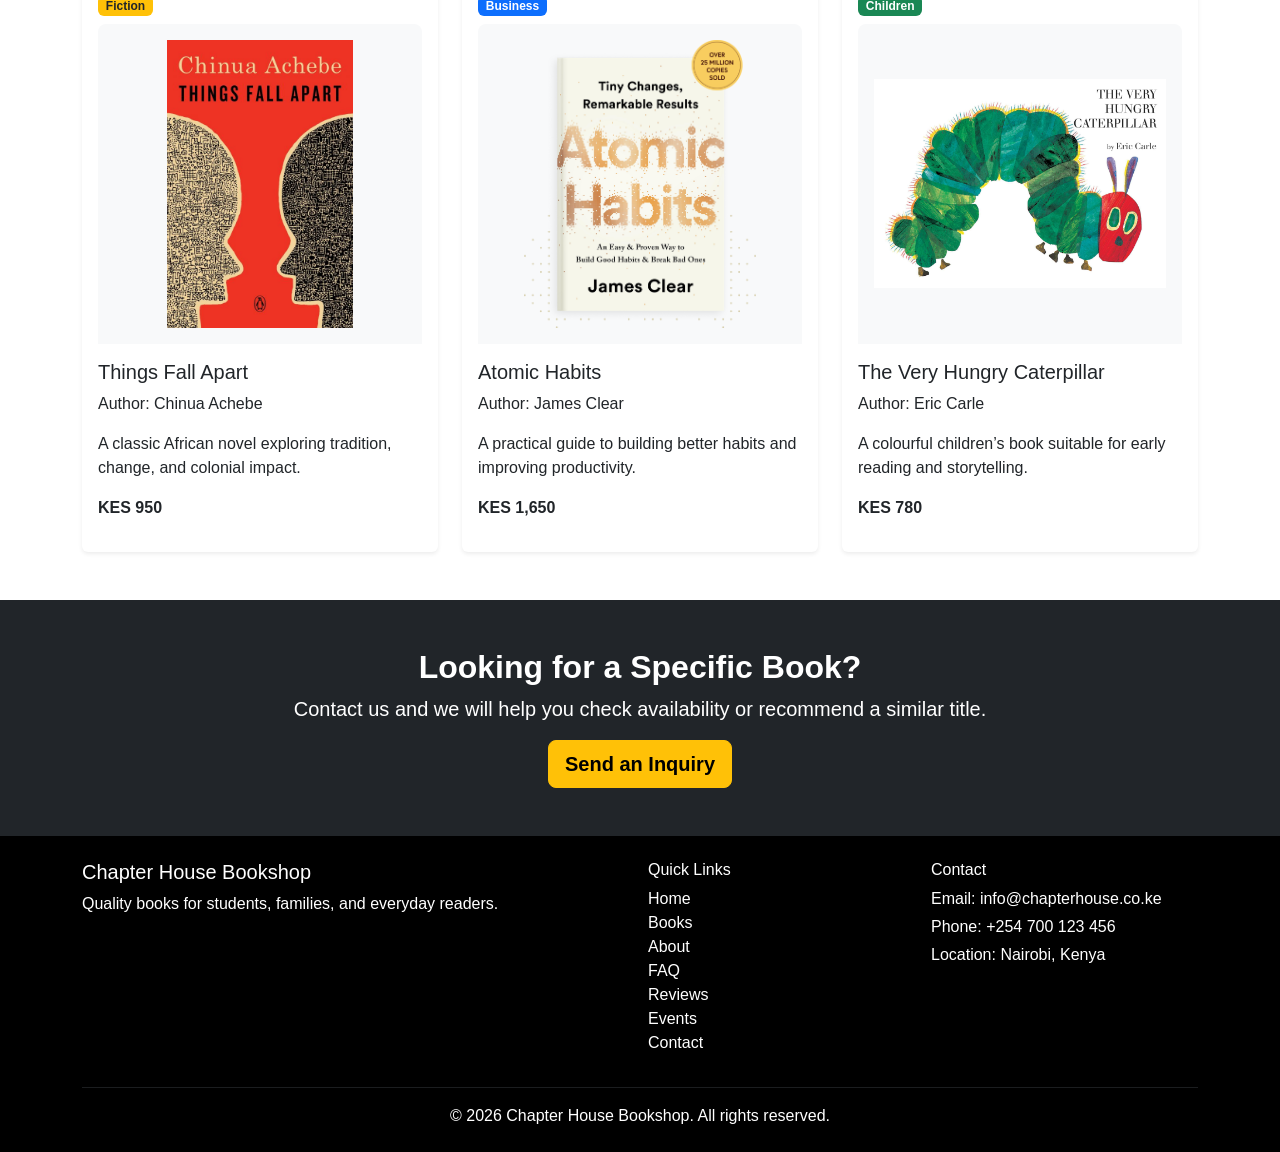
==== commit 554ed6cf: "Update navigation links and footers to include Reviews and Events in index, about, and books pages" ====
--- a/index.html
+++ b/index.html
@@ -3,6 +3,7 @@
 <head>
   <meta charset="UTF-8" />
   <meta name="viewport" content="width=device-width, initial-scale=1.0" />
+  <meta name="description" content="Welcome to Chapter House Bookshop in Nairobi. Find fiction, academic books, business titles, children's books, and personal development reads at affordable prices." />
 
   <title>Chapter House Bookshop | Home</title>
 
@@ -47,6 +48,12 @@
             <a class="nav-link" href="faq.html">FAQ</a>
           </li>
           <li class="nav-item">
+            <a class="nav-link" href="reviews.html">Reviews</a>
+          </li>
+          <li class="nav-item">
+            <a class="nav-link" href="events.html">Events</a>
+          </li>
+          <li class="nav-item">
             <a class="nav-link" href="contact.html">Contact</a>
           </li>
         </ul>
@@ -278,6 +285,8 @@
             <li><a href="books.html" class="text-white text-decoration-none">Books</a></li>
             <li><a href="about.html" class="text-white text-decoration-none">About</a></li>
             <li><a href="faq.html" class="text-white text-decoration-none">FAQ</a></li>
+            <li><a href="reviews.html" class="text-white text-decoration-none">Reviews</a></li>
+            <li><a href="events.html" class="text-white text-decoration-none">Events</a></li>
             <li><a href="contact.html" class="text-white text-decoration-none">Contact</a></li>
           </ul>
         </div>
--- a/css/styles.css
+++ b/css/styles.css
@@ -118,4 +118,56 @@
 .faq-search-box {
   max-width: 600px;
   margin: 0 auto;
-}+}
+
+/* Reviews Page Header */
+.reviews-header {
+  min-height: 40vh;
+  background:
+    linear-gradient(rgba(0, 0, 0, 0.65), rgba(0, 0, 0, 0.65)),
+    url("../images/reviews-header.png");
+  background-size: cover;
+  background-position: center;
+}
+
+/* Events Page Header */
+.events-header {
+  min-height: 40vh;
+  background:
+    linear-gradient(rgba(0, 0, 0, 0.65), rgba(0, 0, 0, 0.65)),
+    url("../images/events-header.png");
+  background-size: cover;
+  background-position: center;
+}
+
+/* Star Ratings Styling */
+.star-rating {
+  color: #ffc107;
+  font-size: 1.15rem;
+}
+
+/* Reviews List Styles */
+.review-card {
+  transition: transform 0.2s ease, box-shadow 0.2s ease;
+}
+.review-card:hover {
+  transform: translateY(-2px);
+  box-shadow: 0 0.5rem 1rem rgba(0, 0, 0, 0.08) !important;
+}
+
+/* Events Cards Styling */
+.event-card {
+  transition: transform 0.2s ease, box-shadow 0.2s ease;
+  overflow: hidden;
+}
+.event-card:hover {
+  transform: translateY(-4px);
+  box-shadow: 0 0.5rem 1.5rem rgba(0, 0, 0, 0.1) !important;
+}
+.event-badge {
+  position: absolute;
+  top: 15px;
+  right: 15px;
+  z-index: 10;
+}
+
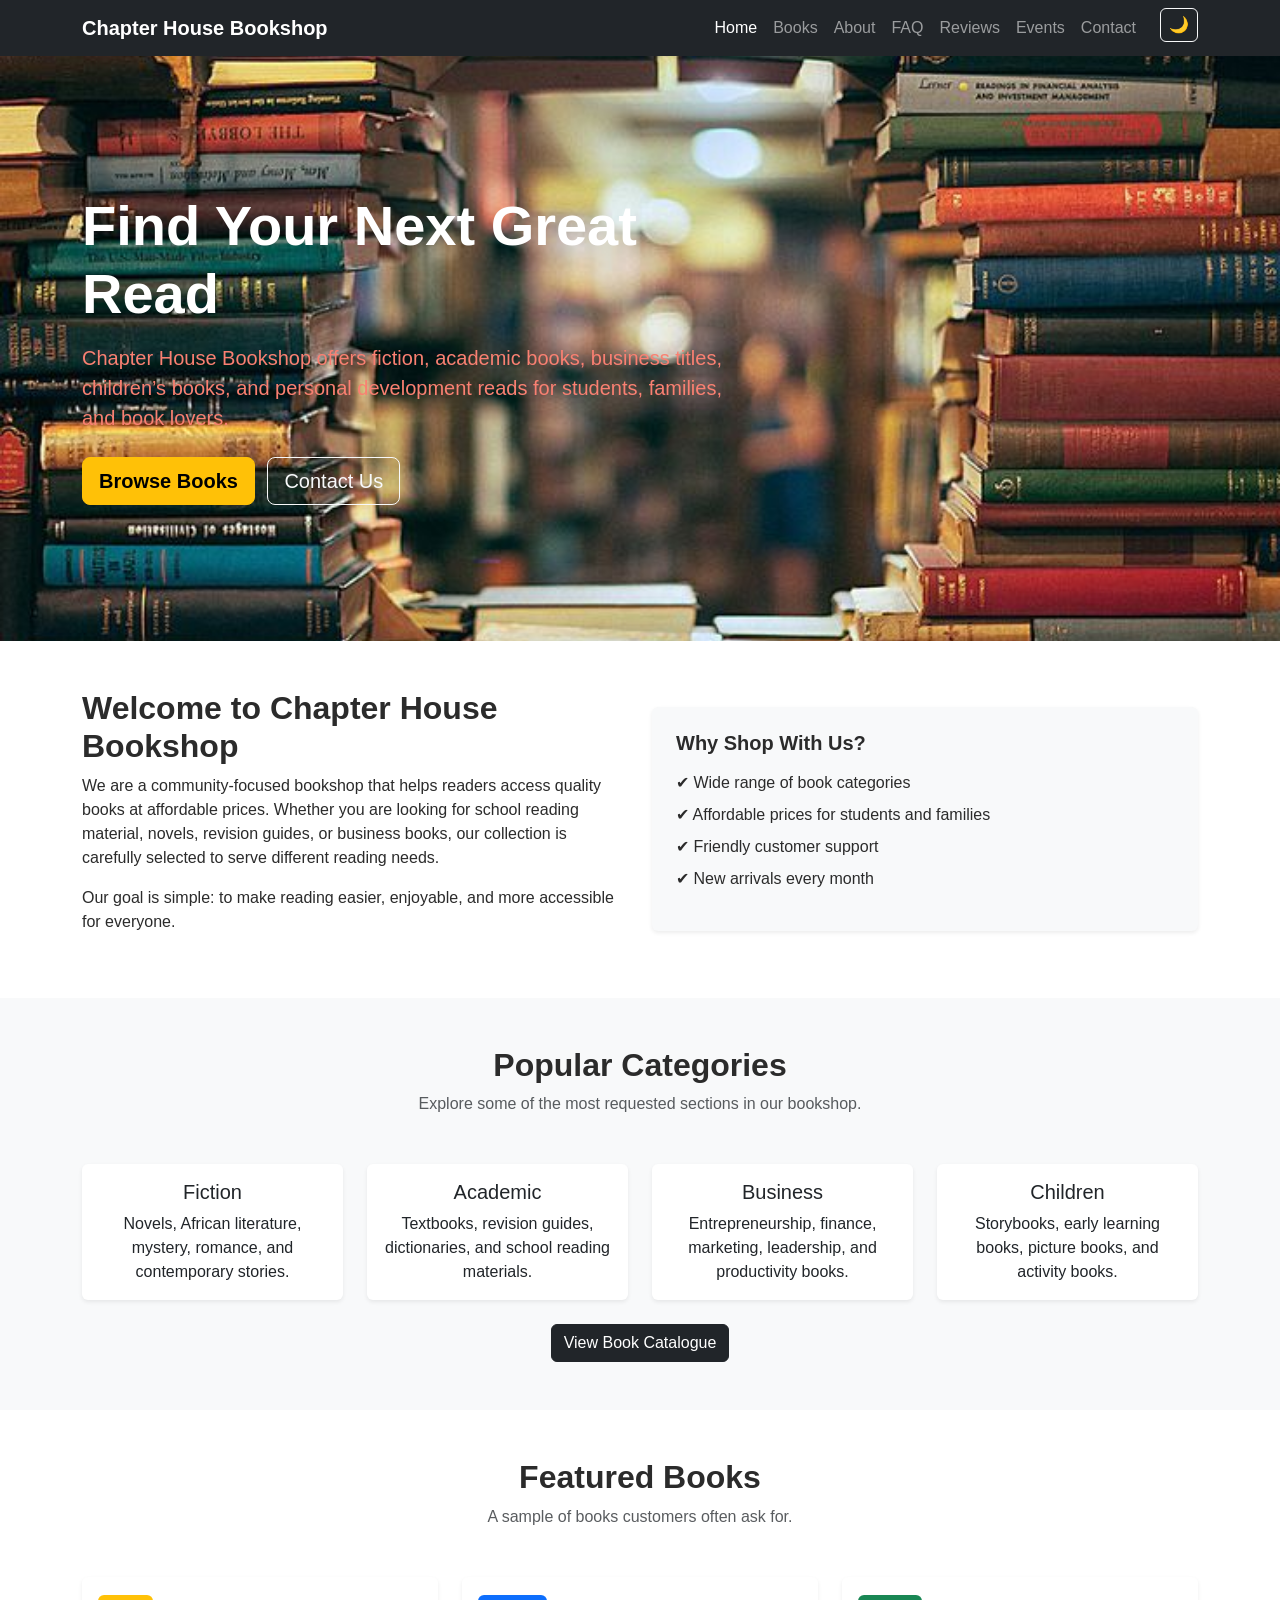
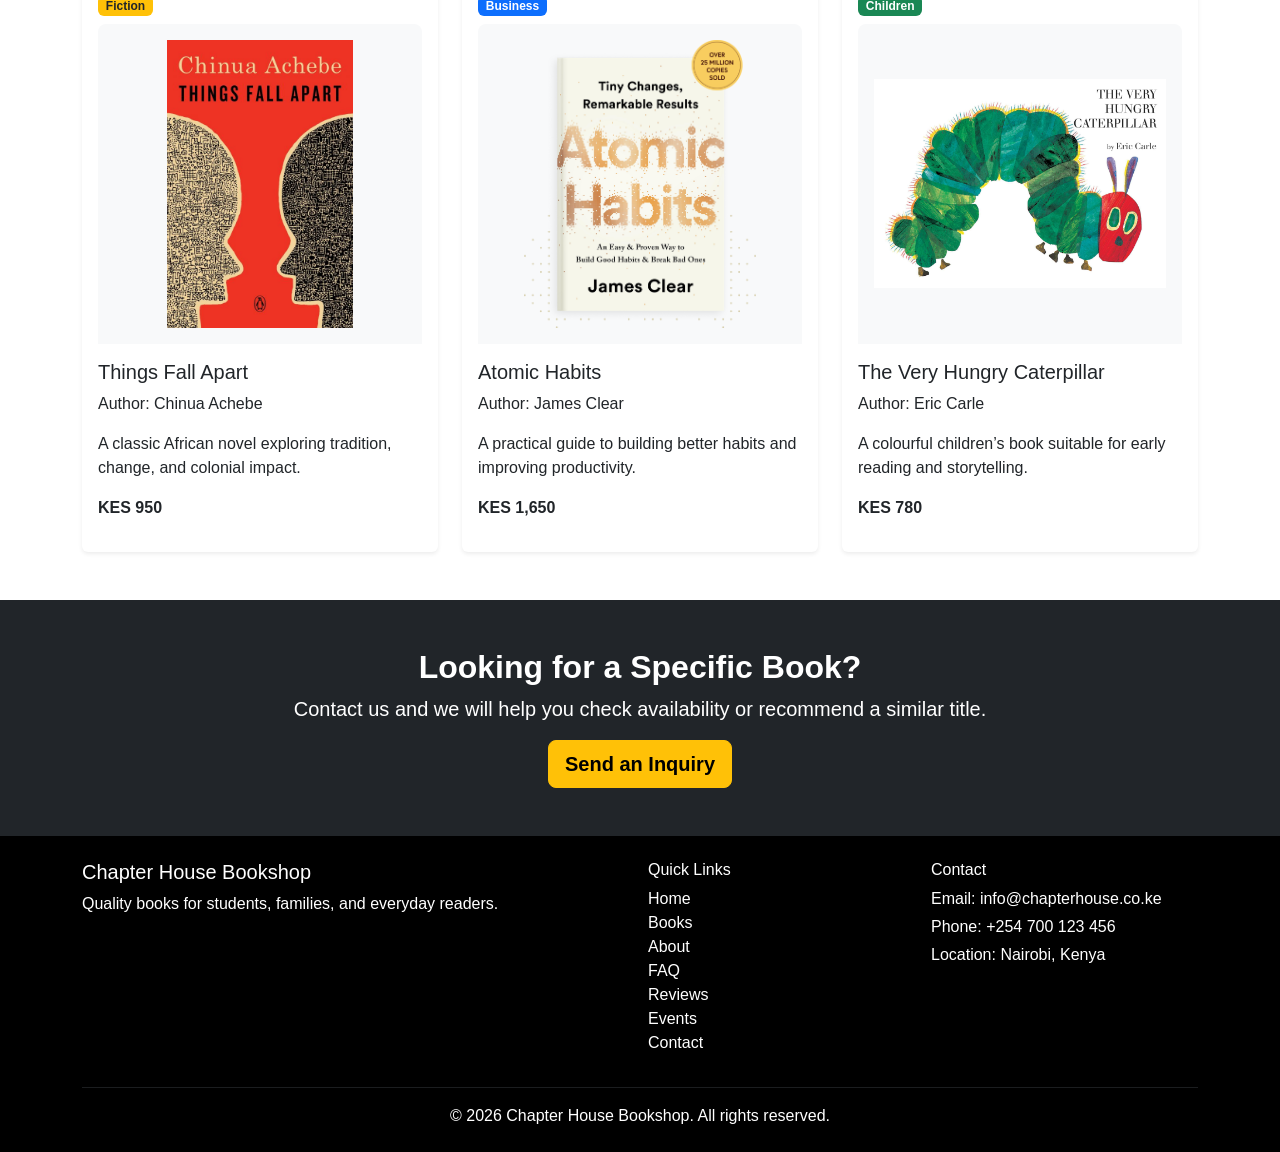
==== commit 30891264: "Add theme toggle button inside responsive navbars of Home, About, and Books pages" ====
--- a/index.html
+++ b/index.html
@@ -56,6 +56,11 @@
           <li class="nav-item">
             <a class="nav-link" href="contact.html">Contact</a>
           </li>
+          <li class="nav-item ms-lg-3 mt-2 mt-lg-0">
+            <button id="themeToggle" class="btn btn-outline-light py-1 px-2" aria-label="Toggle Theme">
+              <span id="themeToggleIcon">🌙</span>
+            </button>
+          </li>
         </ul>
       </div>
     </div>
--- a/css/styles.css
+++ b/css/styles.css
@@ -170,4 +170,68 @@
   right: 15px;
   z-index: 10;
 }
+
+/* Custom Dark Theme Overrides */
+body.dark-theme {
+  background-color: #121212;
+  color: #e0e0e0;
+}
+
+body.dark-theme .bg-light {
+  background-color: #1e1e1e !important;
+}
+
+body.dark-theme .card {
+  background-color: #1e1e1e;
+  color: #e0e0e0;
+  border: 1px solid #2d2d2d;
+}
+
+body.dark-theme .accordion-item {
+  background-color: #1e1e1e;
+  color: #e0e0e0;
+  border-color: #2d2d2d;
+}
+
+body.dark-theme .accordion-button {
+  background-color: #242424;
+  color: #e0e0e0;
+}
+
+body.dark-theme .accordion-button:not(.collapsed) {
+  background-color: #2d2d2d;
+  color: #ffc107;
+}
+
+body.dark-theme .text-muted {
+  color: #b0b0b0 !important;
+}
+
+body.dark-theme .text-secondary {
+  color: #b0b0b0 !important;
+}
+
+body.dark-theme .form-control,
+body.dark-theme .form-select {
+  background-color: #242424;
+  color: #ffffff;
+  border-color: #383838;
+}
+
+body.dark-theme .form-control:focus,
+body.dark-theme .form-select:focus {
+  background-color: #2d2d2d;
+  color: #ffffff;
+  border-color: #ffc107;
+}
+
+body.dark-theme .form-control::placeholder {
+  color: #777777;
+}
+
+body.dark-theme .map-box {
+  background-color: #242424;
+  border-color: #444444;
+}
+
 
